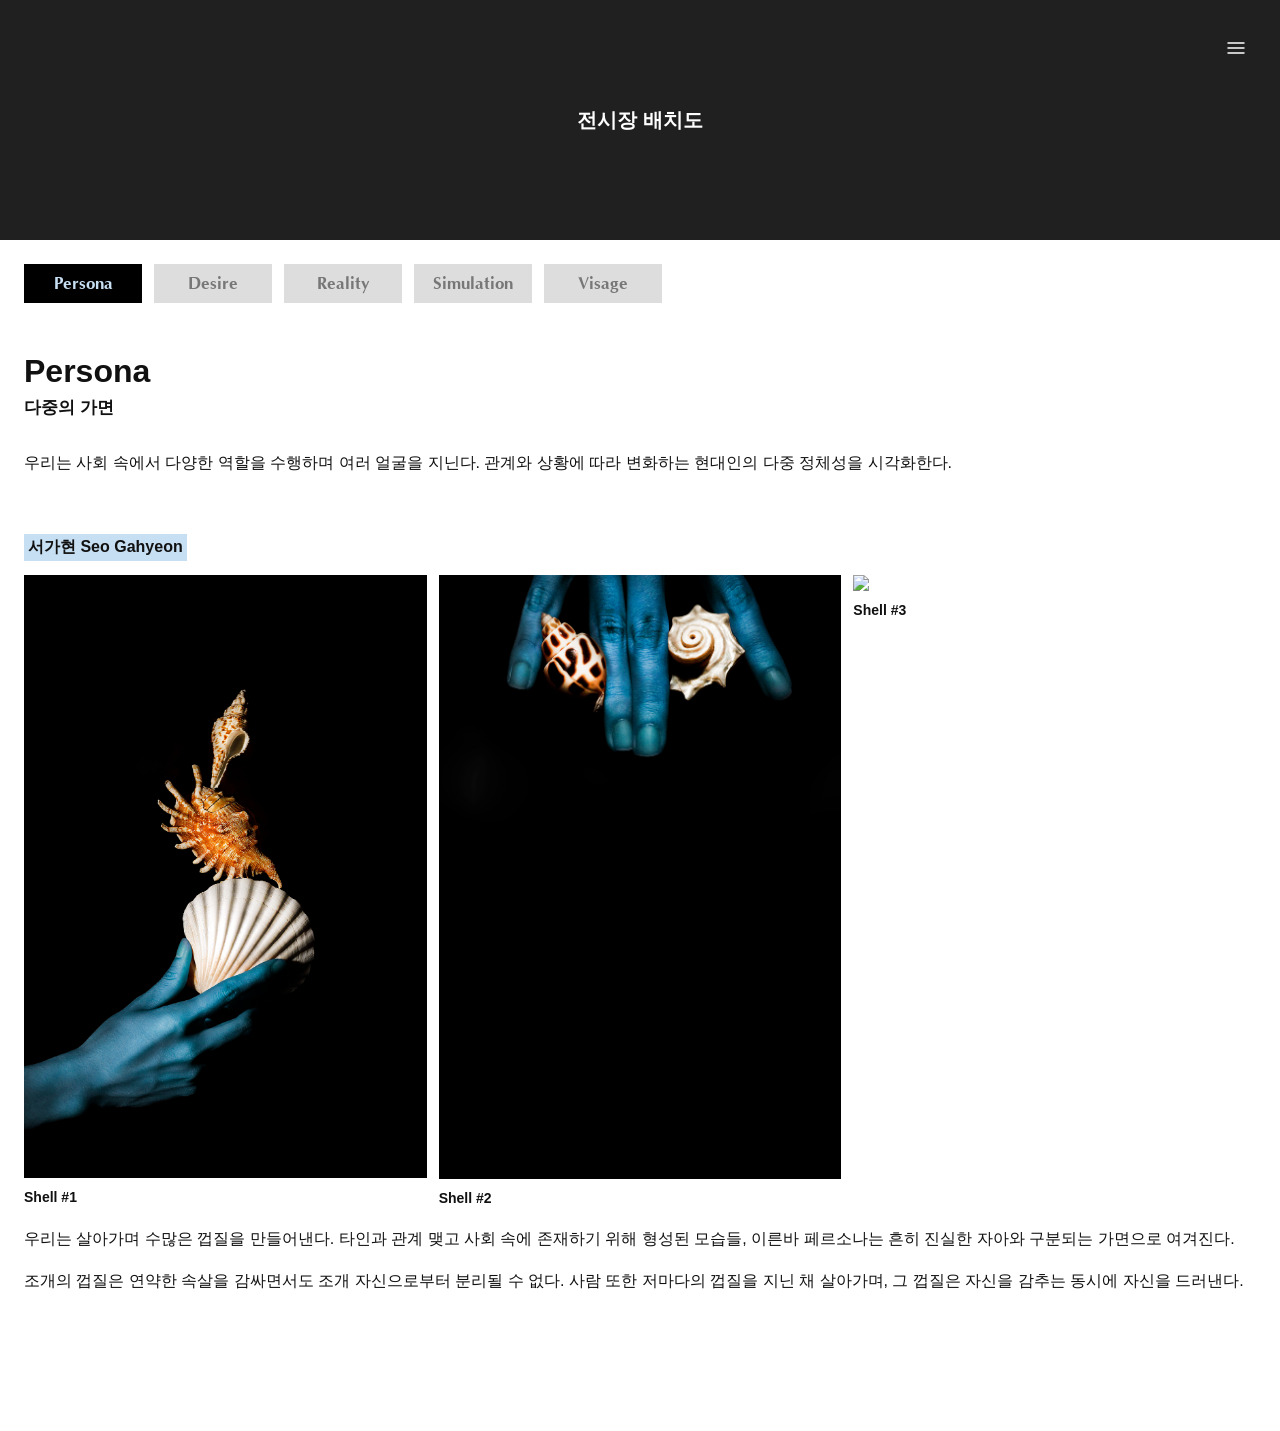
==== works.html @ 01b5e8b5 "first commit" ====
<!doctype html>
<html lang="ko">
  <head>
    <meta charset="UTF-8" />
    <meta name="viewport" content="width=device-width, initial-scale=1.0" />
    <title>Fake or Real</title>
    <link rel="stylesheet" href="./style.css" />
  </head>
  <body>
    <div class="menu-dim" id="menuDim"></div>
    <div class="menu-panel" id="menuPanel">
      <button class="close-btn" id="closeMenu">
        <img src="./assets/common/close.svg" alt="close" />
      </button>

      <a href="index.html" class="menu-link">Home</a>
      <a href="works.html" class="menu-link active">Works</a>
    </div>

    <header class="topbar">
      <button class="menu-btn" id="openMenu">
        <img src="./assets/common/menu.svg" alt="menu" />
      </button>
    </header>

    <main>
      <section id="works" class="works">
        <div class="map-box">전시장 배치도</div>

        <div class="tabs">
          <button class="tab active" data-section="persona">Persona</button>
          <button class="tab" data-section="desire">Desire</button>
          <button class="tab" data-section="reality">Reality</button>
          <button class="tab" data-section="simulation">Simulation</button>
          <button class="tab" data-section="visage">Visage</button>
        </div>

        <div id="workContent"></div>
      </section>
    </main>

    <script src="./script.js"></script>
  </body>
</html>
---- style.css ----
body {
  line-height: 1.65;
}
@import url("https://cdn.jsdelivr.net/gh/orioncactus/pretendard/dist/web/static/pretendard.css");
@import url("https://fonts.googleapis.com/css2?family=Noto+Serif+Display:wght@600;700&display=swap");
@font-face {
  font-family: "Optima";
  src: url("./assets/fonts/optima_regular.ttf");
  font-weight: 400;
}

@font-face {
  font-family: "Optima";
  src: url("./assets/fonts/optima_medium.ttf");
  font-weight: 500;
}

@font-face {
  font-family: "Optima";
  src: url("./assets/fonts/optima_bold.ttf");
  font-weight: 700;
}

@font-face {
  font-family: "Optima";
  src: url("./assets/fonts/optima_italic.ttf");
  font-style: italic;
}

@font-face {
  font-family: "Snell Roundhand";
  src: url("./assets/fonts/snellroundhand_regular.ttf");
  font-weight: 400;
}

* {
  box-sizing: border-box;
}

html {
  scroll-behavior: smooth;
}

body {
  margin: 0;
  font-family: "Pretendard", sans-serif;
  color: #111;
  background: #fff;
  line-height: 1.65;

  word-break: keep-all;
  overflow-wrap: break-word;
}

.topbar {
  position: absolute;
  top: 24px;
  right: 20px;
  z-index: 20;

  display: flex;
  justify-content: flex-end;
  align-items: center;

  pointer-events: none;
}

.menu-btn {
  width: 48px;
  height: 48px;
  padding: 12px;
  background: none;
  border: 0;
  pointer-events: auto;
  cursor: pointer;
}

.menu-btn img {
  width: 24px;
  height: 24px;
  display: block;
}

.menu-panel {
  position: fixed;
  top: 0;
  right: 0;
  width: 62vw;
  max-width: 320px;
  height: 100vh;
  background: #fff;
  z-index: 50;
  padding: 86px 32px;
  transform: translateX(100%);
  transition: 0.35s ease;
}

.menu-panel.open {
  transform: translateX(0);
  box-shadow: -18px 0 30px rgba(0, 0, 0, 0.25);
}

.menu-dim {
  position: fixed;
  inset: 0;
  background: rgba(0, 0, 0, 0.35);
  z-index: 49;
  opacity: 0;
  pointer-events: none;
  transition: 0.35s ease;
}

.menu-dim.open {
  opacity: 1;
  pointer-events: auto;
}

.close-btn {
  position: absolute;
  top: 48px;
  right: 42px;
  width: 20px;
  border: 0;
  background: none;
  cursor: pointer;
}

.menu-link {
  display: block;
  font-size: 22px;
  font-weight: 700;
  text-decoration: none;
  color: #999;
  margin-bottom: 28px;
}

.menu-link.active {
  color: #111;
}

.home {
  background: #000;
  min-height: 100vh;
  position: relative;
  padding-top: 98px;
}

.poster {
  width: 100%;
  display: block;
}

.scroll-text {
  color: #fff;
  text-align: center;
  padding: 64px 0 86px;
  font-family: "Noto Serif Display", serif;
  font-size: 16px;
  font-weight: 600;
  line-height: 1;

  opacity: 0;
  transform: translateY(8px);
  transition: 0.8s ease;
}

.scroll-text img {
  display: block;
  width: 36px;
  height: 36px;
  margin: 24px auto 0;
}

.about {
  padding: 0px 24px 48px;
}

.about h2 {
  display: inline-block;

  /* box */
  background: #000;
  color: #b4d1ec;

  /* font */
  font-family: "Optima", serif;
  font-size: 18px;
  font-weight: 600;

  /* spacing */
  line-height: 1;
  margin: 70px 0 20px;
  padding: 2px 4px;
}

.about-logo {
  width: 100%;
  max-width: 240px;
  display: block;
  margin: 10px 0 0;
}

.about-subtitle {
  font-family: "Pretendard";
  font-size: 14px;
  font-weight: 600;
  margin-top: 10px;
  margin-bottom: 25px;
}

.about > p {
  font-family: "Pretendard";
  font-size: 14px;
  font-weight: 400;
  line-height: 150%;
  letter-spacing: -0.01em;
  color: #212121;

  word-break: keep-all;
  overflow-wrap: break-word;
}

.map {
  width: 100%;
  margin: 0 0 0;
}

.artist-grid {
  display: grid;
  grid-template-columns: 1fr 1fr;
  gap: 34px;
}

.artist-category h3 {
  font-family: "Pretendard", sans-serif;
  font-size: 18px;
  font-weight: 700;
  letter-spacing: -0.01em;
  color: #000;
  line-height: 1;
  margin: 0 0 8px;
}

.artist-major {
  font-family: "Pretendard", sans-serif;
  font-size: 12px;
  font-weight: 500;
  letter-spacing: -0.01em;
  color: #000;
  line-height: 150%;
  margin: 0 0 20px;
}

.artist-name-grid {
  display: grid;
  grid-template-columns: repeat(2, max-content);
  column-gap: 24px;

  font-family: "Pretendard", sans-serif;
  font-size: 14px;
  font-weight: 400;
  letter-spacing: -0.01em;
  line-height: 180%;
  color: #212121;
}

.artist-name-grid.video {
  grid-template-columns: 1fr;
}

.credit-section {
  margin-top: 45px;
}

.credit-block {
  margin-bottom: 25px;
}

.credit-block h3 {
  font-family: "Pretendard", sans-serif;
  font-size: 16px;
  font-weight: 700;
  letter-spacing: -0.01em;
  color: #212121;
  line-height: 1;
  margin: 0 0 18px;
}

.credit-logo {
  display: block;
  margin: 0 0 10px;
}

.acm-logo {
  width: 65px;
}

.team-logo {
  width: 100px;
  margin-top: -16px;
  margin-left: -16px;
  margin-bottom: -6px;
}

.credit-block p {
  font-family: "Pretendard", sans-serif;
  font-size: 14px;
  font-weight: 400;
  letter-spacing: -0.01em;
  color: #212121;
  line-height: 150%;
  margin: 0;
}

.works {
  padding-bottom: 80px;
}

.map-box {
  height: 240px;
  background: #202020;
  color: #fff;
  display: flex;
  justify-content: center;
  align-items: center;
  font-size: 20px;
  font-weight: 700;
}

.tabs {
  position: sticky;
  top: 0;
  z-index: 10;
  background: #fff;
  display: flex;
  gap: 12px;
  overflow-x: auto;
  padding: 24px 24px 18px;
}

.tab {
  min-width: 118px;
  padding: 10px 0;
  border: 0;
  background: #ddd;
  color: #777;
  font-family: Optima, serif;
  font-size: 17px;
  font-weight: 700;
  cursor: pointer;
}

.tab.active {
  background: #000;
  color: #c7dff3;
}

.work-inner {
  padding: 14px 24px 40px;
}

.work-title {
  font-size: 32px;
  line-height: 1.15;
  margin: 18px 0 0;
}

.work-subtitle {
  font-size: 17px;
  font-weight: 700;
  margin: 4px 0 28px;
}

.artist-name {
  display: inline-block;
  background: #c7dff3;
  font-size: 16px;
  font-weight: 800;
  margin: 42px 0 14px;
  padding: 0 4px;
}

.image-row {
  display: grid;
  grid-template-columns: repeat(3, 1fr);
  gap: 12px;
}

.image-row.two {
  grid-template-columns: repeat(2, 1fr);
}

.image-row img,
.work-img {
  width: 100%;
  display: block;
}

.caption {
  font-size: 14px;
  font-weight: 700;
  margin-top: 8px;
}

.note {
  color: #777;
  font-size: 13px;
}

.info-block {
  margin-bottom: 25px;
}

.info-title {
  font-family: "Pretendard", sans-serif;
  font-size: 16px;
  font-weight: 700;
  letter-spacing: -0.01em;
  color: #000;
  line-height: 150%;
  margin: 0 0 5px;
}

.info-text {
  font-family: "Pretendard", sans-serif;
  font-size: 14px;
  font-weight: 400;
  letter-spacing: -0.01em;
  color: #212121;
  line-height: 150%;
  margin: 0;
}

.info-note {
  font-family: "Pretendard", sans-serif;
  font-size: 12px;
  font-weight: 500;
  letter-spacing: -0.01em;
  color: #212121;
}

.transport {
  margin-top: 20px;
}

.transport-title {
  display: flex;
  align-items: center;
  gap: 5px;

  font-family: "Pretendard", sans-serif;
  font-size: 14px;
  font-weight: 700;
  letter-spacing: -0.01em;
  color: #000;

  margin-bottom: 5px;
}

.transport-title img {
  width: 20px;
  height: 20px;
  display: block;
}

.parking-note {
  display: block;

  font-family: "Pretendard", sans-serif;
  font-size: 12px;
  font-weight: 400;
  letter-spacing: -0.01em;
  color: #212121;

  line-height: 1.5;

  margin-top: 10px;
}

.team-list {
  display: flex;
  gap: 24px;
}

.team-role {
  display: flex;
  flex-direction: column;
  gap: 10px;

  font-family: "Pretendard", sans-serif;
  font-size: 14px;
  font-weight: 700;
  letter-spacing: -0.01em;
  color: #000;
}

.team-names {
  display: flex;
  flex-direction: column;
  gap: 10px;

  font-family: "Pretendard", sans-serif;
  font-size: 14px;
  font-weight: 400;
  letter-spacing: -0.01em;
  color: #212121;
}

.team-row {
  display: flex;
  flex-wrap: wrap;
  gap: 10px;
}

.team-row span {
  display: inline-block;
  width: 40px;
}

.home-footer {
  height: 253px;
  background: #212121;
  margin: 70px -24px 0;
  padding: 24px 20px;
  color: #fff;
}

.footer-logo {
  width: 220px;
  display: block;
}

.footer-subtitle {
  font-family: "Pretendard", sans-serif;
  font-size: 14px;
  font-weight: 500;
  letter-spacing: -0.01em;
  line-height: 150%;
  color: #fff;
  margin: 10;
}

.footer-info {
  margin-top: 36px;
  display: flex;
  flex-direction: column;
  gap: 10px;
}

.footer-row {
  display: flex;
  gap: 24px;
}

.footer-label {
  flex: 0 0 60px;
  font-family: "Pretendard", sans-serif;
  font-size: 12px;
  font-weight: 700;
  letter-spacing: -0.01em;
  line-height: 150%;
  color: #fff;
}

.footer-text {
  font-family: "Pretendard", sans-serif;
  font-size: 12px;
  font-weight: 400;
  letter-spacing: -0.01em;
  line-height: 150%;
  color: #fff;
}

.poster-wrap {
  position: relative;
  width: 100%;
  background: #000;
}

.poster-video,
.poster-static {
  width: 100%;
  display: block;
}

.poster-video {
  opacity: 1;
  transition: opacity 0.8s ease;
}

.poster-video.fade-out {
  opacity: 0;
}

.poster-static {
  position: absolute;
  inset: 0;
  opacity: 0;
  transition: opacity 0.8s ease;
}

.poster-static.fade-in {
  opacity: 1;
}

.scroll-text {
  color: #fff;
  text-align: center;
  padding: 64px 0 86px;
  font-family: "Noto Serif Display", serif;
  font-size: 16px;
  font-weight: 600;
  line-height: 1;

  opacity: 0;
  transform: translateY(6px);
  transition:
    opacity 0.8s ease,
    transform 0.8s ease;
  pointer-events: none;
}

.scroll-text.show {
  opacity: 1;
  transform: translateY(0);
  pointer-events: auto;
}

.scroll-text span,
.scroll-text img {
  animation: scrollSoftMove 1.8s ease-in-out infinite;
}

.scroll-text img {
  display: block;
  width: 36px;
  height: 36px;
  margin: 24px auto 0;
}

@keyframes scrollSoftMove {
  0%,
  100% {
    transform: translateY(0);
    opacity: 0.78;
  }

  50% {
    transform: translateY(4px);
    opacity: 1;
  }
}
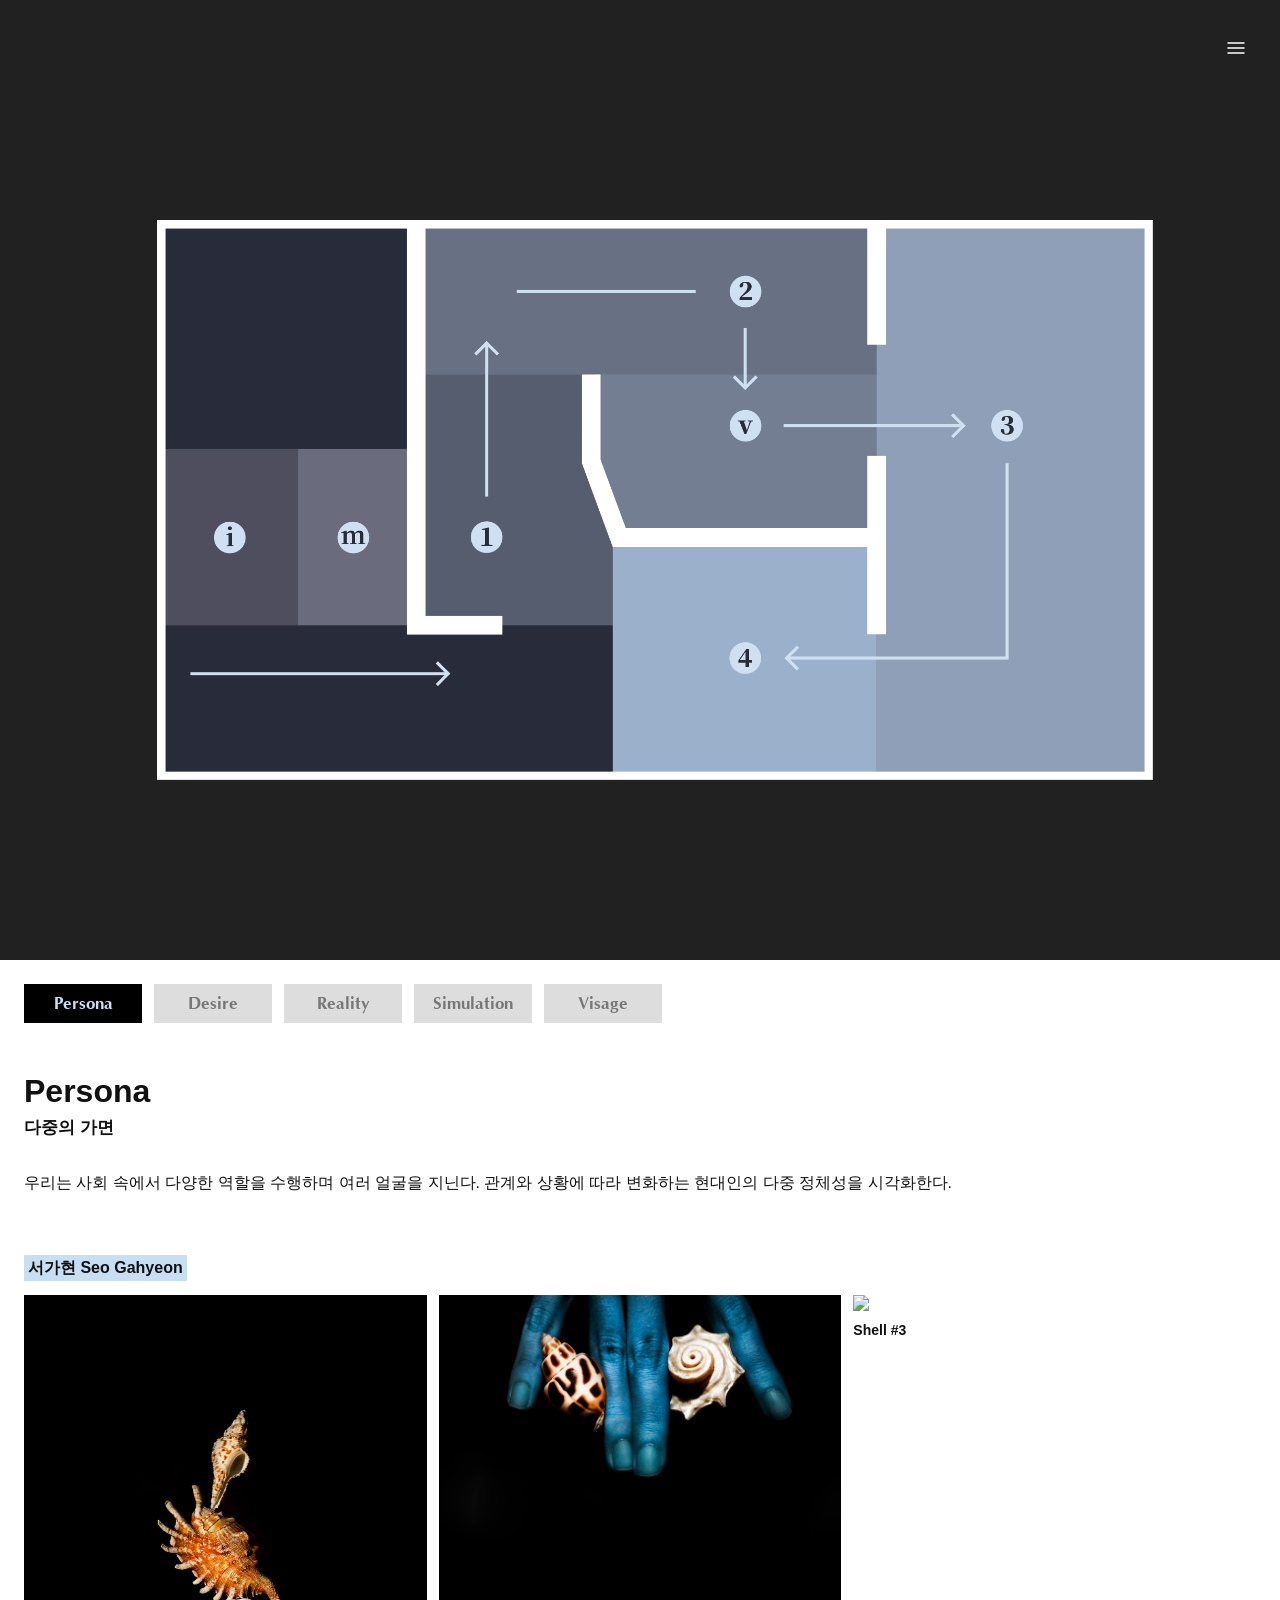
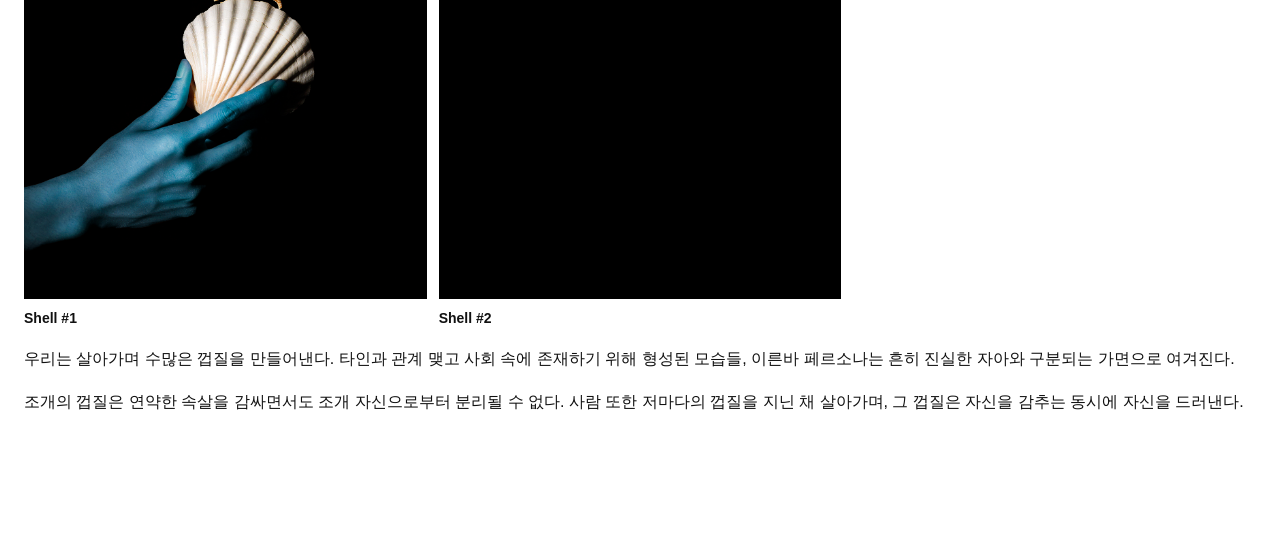
==== commit 7ad193bc: "work_1" ====
--- a/works.html
+++ b/works.html
@@ -25,7 +25,13 @@
 
     <main>
       <section id="works" class="works">
-        <div class="map-box">전시장 배치도</div>
+        <div class="gallery-map-wrap">
+          <img
+            src="./assets/common/gallery_map.png"
+            alt="전시장 배치도"
+            class="gallery-map"
+          />
+        </div>
 
         <div class="tabs">
           <button class="tab active" data-section="persona">Persona</button>
--- a/style.css
+++ b/style.css
@@ -203,7 +203,7 @@
 .about-subtitle {
   font-family: "Pretendard";
   font-size: 14px;
-  font-weight: 600;
+  font-weight: 700;
   margin-top: 10px;
   margin-bottom: 25px;
 }
@@ -211,7 +211,7 @@
 .about > p {
   font-family: "Pretendard";
   font-size: 14px;
-  font-weight: 400;
+  font-weight: 500;
   line-height: 150%;
   letter-spacing: -0.01em;
   color: #212121;
@@ -234,7 +234,7 @@
 .artist-category h3 {
   font-family: "Pretendard", sans-serif;
   font-size: 18px;
-  font-weight: 700;
+  font-weight: 800;
   letter-spacing: -0.01em;
   color: #000;
   line-height: 1;
@@ -244,7 +244,7 @@
 .artist-major {
   font-family: "Pretendard", sans-serif;
   font-size: 12px;
-  font-weight: 500;
+  font-weight: 700;
   letter-spacing: -0.01em;
   color: #000;
   line-height: 150%;
@@ -258,7 +258,7 @@
 
   font-family: "Pretendard", sans-serif;
   font-size: 14px;
-  font-weight: 400;
+  font-weight: 500;
   letter-spacing: -0.01em;
   line-height: 180%;
   color: #212121;
@@ -279,7 +279,7 @@
 .credit-block h3 {
   font-family: "Pretendard", sans-serif;
   font-size: 16px;
-  font-weight: 700;
+  font-weight: 800;
   letter-spacing: -0.01em;
   color: #212121;
   line-height: 1;
@@ -305,7 +305,7 @@
 .credit-block p {
   font-family: "Pretendard", sans-serif;
   font-size: 14px;
-  font-weight: 400;
+  font-weight: 500;
   letter-spacing: -0.01em;
   color: #212121;
   line-height: 150%;
@@ -414,7 +414,7 @@
 .info-title {
   font-family: "Pretendard", sans-serif;
   font-size: 16px;
-  font-weight: 700;
+  font-weight: 800;
   letter-spacing: -0.01em;
   color: #000;
   line-height: 150%;
@@ -424,7 +424,7 @@
 .info-text {
   font-family: "Pretendard", sans-serif;
   font-size: 14px;
-  font-weight: 400;
+  font-weight: 500;
   letter-spacing: -0.01em;
   color: #212121;
   line-height: 150%;
@@ -450,7 +450,7 @@
 
   font-family: "Pretendard", sans-serif;
   font-size: 14px;
-  font-weight: 700;
+  font-weight: 800;
   letter-spacing: -0.01em;
   color: #000;
 
@@ -468,7 +468,7 @@
 
   font-family: "Pretendard", sans-serif;
   font-size: 12px;
-  font-weight: 400;
+  font-weight: 500;
   letter-spacing: -0.01em;
   color: #212121;
 
@@ -489,7 +489,7 @@
 
   font-family: "Pretendard", sans-serif;
   font-size: 14px;
-  font-weight: 700;
+  font-weight: 800;
   letter-spacing: -0.01em;
   color: #000;
 }
@@ -501,7 +501,7 @@
 
   font-family: "Pretendard", sans-serif;
   font-size: 14px;
-  font-weight: 400;
+  font-weight: 500;
   letter-spacing: -0.01em;
   color: #212121;
 }
@@ -533,7 +533,7 @@
 .footer-subtitle {
   font-family: "Pretendard", sans-serif;
   font-size: 14px;
-  font-weight: 500;
+  font-weight: 700;
   letter-spacing: -0.01em;
   line-height: 150%;
   color: #fff;
@@ -556,7 +556,7 @@
   flex: 0 0 60px;
   font-family: "Pretendard", sans-serif;
   font-size: 12px;
-  font-weight: 700;
+  font-weight: 800;
   letter-spacing: -0.01em;
   line-height: 150%;
   color: #fff;
@@ -565,42 +565,10 @@
 .footer-text {
   font-family: "Pretendard", sans-serif;
   font-size: 12px;
-  font-weight: 400;
+  font-weight: 500;
   letter-spacing: -0.01em;
   line-height: 150%;
   color: #fff;
-}
-
-.poster-wrap {
-  position: relative;
-  width: 100%;
-  background: #000;
-}
-
-.poster-video,
-.poster-static {
-  width: 100%;
-  display: block;
-}
-
-.poster-video {
-  opacity: 1;
-  transition: opacity 0.8s ease;
-}
-
-.poster-video.fade-out {
-  opacity: 0;
-}
-
-.poster-static {
-  position: absolute;
-  inset: 0;
-  opacity: 0;
-  transition: opacity 0.8s ease;
-}
-
-.poster-static.fade-in {
-  opacity: 1;
 }
 
 .scroll-text {
@@ -609,7 +577,7 @@
   padding: 64px 0 86px;
   font-family: "Noto Serif Display", serif;
   font-size: 16px;
-  font-weight: 600;
+  font-weight: 700;
   line-height: 1;
 
   opacity: 0;
@@ -650,3 +618,17 @@
     opacity: 1;
   }
 }
+
+.gallery-map-wrap {
+  background: #212121;
+  width: 100%;
+
+  padding-top: 48px;
+}
+
+.gallery-map {
+  width: 115%;
+  max-width: none;
+  display: block;
+  margin-left: -7.5%;
+}
